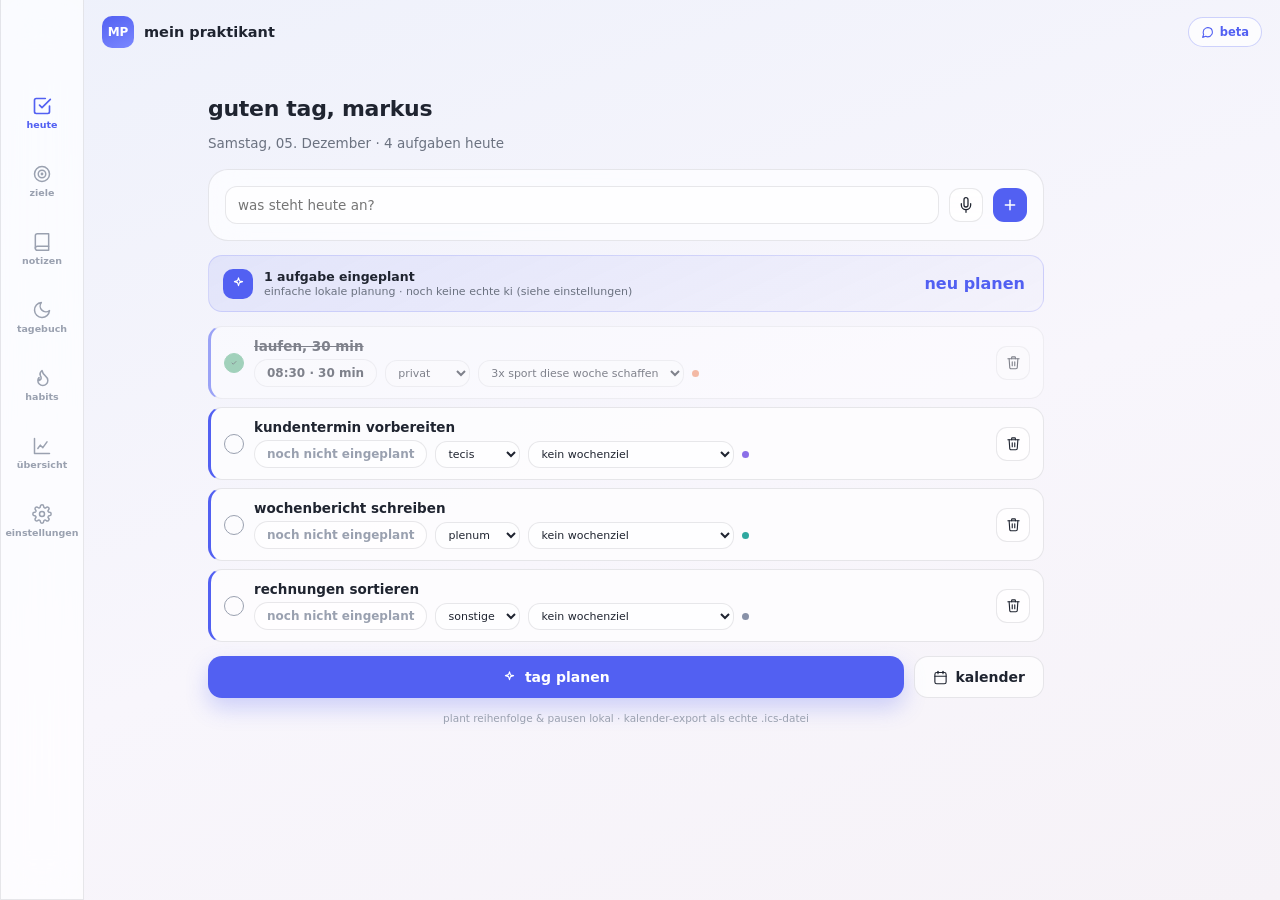
==== app/index.html @ 06aece80 "feat: erster lauffähiger stand — web-prototyp + native swift-startpunkt (v0.2.0) setzt den mvp-scope" ====
<!doctype html>
<html lang="de">
<head>
<meta charset="utf-8">
<meta name="viewport" content="width=device-width, initial-scale=1">
<title>mein praktikant</title>
<link rel="icon" href="data:image/svg+xml,%3Csvg xmlns='http://www.w3.org/2000/svg' viewBox='0 0 24 24'%3E%3Crect width='24' height='24' rx='6' fill='%235260f2'/%3E%3Ctext x='12' y='16' font-size='11' font-family='sans-serif' font-weight='700' fill='white' text-anchor='middle'%3EMP%3C/text%3E%3C/svg%3E">
<link rel="stylesheet" href="styles.css">
</head>
<body>
<div id="app">

  <nav class="tabbar" id="tabbar">
    <button data-view="today" title="heute">
      <svg viewBox="0 0 24 24" fill="none" stroke="currentColor" stroke-width="2" stroke-linecap="round" stroke-linejoin="round"><path d="M9 11l3 3L22 4"></path><path d="M21 12v7a2 2 0 0 1-2 2H5a2 2 0 0 1-2-2V5a2 2 0 0 1 2-2h11"></path></svg>
      <span>heute</span>
    </button>
    <button data-view="goals" title="ziele">
      <svg viewBox="0 0 24 24" fill="none" stroke="currentColor" stroke-width="1.8" stroke-linecap="round" stroke-linejoin="round"><circle cx="12" cy="12" r="9"></circle><circle cx="12" cy="12" r="4.5"></circle><circle cx="12" cy="12" r="0.8" fill="currentColor"></circle></svg>
      <span>ziele</span>
    </button>
    <button data-view="notes" title="notizen">
      <svg viewBox="0 0 24 24" fill="none" stroke="currentColor" stroke-width="1.8" stroke-linecap="round" stroke-linejoin="round"><path d="M4 19.5A2.5 2.5 0 0 1 6.5 17H20"></path><path d="M6.5 2H20v20H6.5A2.5 2.5 0 0 1 4 19.5v-15A2.5 2.5 0 0 1 6.5 2z"></path></svg>
      <span>notizen</span>
    </button>
    <button data-view="journal" title="tagebuch">
      <svg viewBox="0 0 24 24" fill="none" stroke="currentColor" stroke-width="1.8" stroke-linecap="round" stroke-linejoin="round"><path d="M21 12.8A9 9 0 1 1 11.2 3a7 7 0 0 0 9.8 9.8z"></path></svg>
      <span>tagebuch</span>
    </button>
    <button data-view="habits" title="habits">
      <svg viewBox="0 0 24 24" fill="none" stroke="currentColor" stroke-width="1.8" stroke-linecap="round" stroke-linejoin="round"><path d="M8.5 14.5A2.5 2.5 0 0 0 11 12c0-1.38-.5-2-1-3-1.072-2.143-.224-4.054 2-6 .5 2.5 2 4.9 4 6.5 2 1.6 3 3.5 3 5.5a6 6 0 1 1-12 0c0-1 .224-2.5 1.5-3.5-.7 1.5-.5 2.5 0 3.5z"></path></svg>
      <span>habits</span>
    </button>
    <button data-view="overview" title="übersicht">
      <svg viewBox="0 0 24 24" fill="none" stroke="currentColor" stroke-width="1.8" stroke-linecap="round" stroke-linejoin="round"><path d="M3 3v18h18"></path><path d="M7 15l3-4 3 3 5-7"></path></svg>
      <span>übersicht</span>
    </button>
    <button data-view="settings" title="einstellungen">
      <svg viewBox="0 0 24 24" fill="none" stroke="currentColor" stroke-width="1.8" stroke-linecap="round" stroke-linejoin="round"><circle cx="12" cy="12" r="3"></circle><path d="M19.4 15a1.7 1.7 0 0 0 .34 1.87l.06.06a2 2 0 1 1-2.83 2.83l-.06-.06a1.7 1.7 0 0 0-1.87-.34 1.7 1.7 0 0 0-1.03 1.56V21a2 2 0 0 1-4 0v-.09A1.7 1.7 0 0 0 9 19.35a1.7 1.7 0 0 0-1.87.34l-.06.06a2 2 0 1 1-2.83-2.83l.06-.06a1.7 1.7 0 0 0 .34-1.87 1.7 1.7 0 0 0-1.56-1.03H3a2 2 0 0 1 0-4h.09A1.7 1.7 0 0 0 4.65 9a1.7 1.7 0 0 0-.34-1.87l-.06-.06a2 2 0 1 1 2.83-2.83l.06.06A1.7 1.7 0 0 0 9 4.65a1.7 1.7 0 0 0 1.03-1.56V3a2 2 0 0 1 4 0v.09A1.7 1.7 0 0 0 15 4.65a1.7 1.7 0 0 0 1.87-.34l.06-.06a2 2 0 1 1 2.83 2.83l-.06.06A1.7 1.7 0 0 0 19.35 9a1.7 1.7 0 0 0 1.56 1.03H21a2 2 0 0 1 0 4h-.09a1.7 1.7 0 0 0-1.51 1.06z"></path></svg>
      <span>einstellungen</span>
    </button>
  </nav>

  <div style="flex:1; min-width:0;">
    <div class="topbar">
      <div class="brand"><span class="brand-mark">MP</span> mein praktikant</div>
      <button class="beta-pill" id="feedback-shortcut">
        <svg width="13" height="13" viewBox="0 0 24 24" fill="none" stroke="currentColor" stroke-width="2" stroke-linecap="round" stroke-linejoin="round"><path d="M21 11.5a8.38 8.38 0 0 1-.9 3.8 8.5 8.5 0 0 1-7.6 4.7 8.38 8.38 0 0 1-3.8-.9L3 21l1.9-5.7a8.38 8.38 0 0 1-.9-3.8 8.5 8.5 0 0 1 4.7-7.6 8.38 8.38 0 0 1 3.8-.9h.5a8.48 8.48 0 0 1 8 8v.5z"></path></svg>
        beta
      </button>
    </div>

    <main>
      <section id="view-today" class="view"></section>
      <section id="view-goals" class="view hidden"></section>
      <section id="view-notes" class="view hidden"></section>
      <section id="view-journal" class="view hidden"></section>
      <section id="view-habits" class="view hidden"></section>
      <section id="view-overview" class="view hidden"></section>
      <section id="view-settings" class="view hidden"></section>
    </main>
  </div>

</div>

<div id="modal-root"></div>
<div id="toast-root"></div>

<script type="module" src="js/main.js"></script>
</body>
</html>
---- app/styles.css ----
/* styles.css — "liquid glass" designsystem, siehe ui_guidelines.md im repo-root */

:root {
  --bg-1: #eef1fb;
  --bg-2: #f8f6fc;
  --glass: rgba(255, 255, 255, 0.70);
  --glass-strong: rgba(255, 255, 255, 0.88);
  --border: rgba(31, 36, 48, 0.10);
  --text: #1f2430;
  --text-soft: #6b7280;
  --text-faint: #9aa1b0;
  --accent: #5260f2;
  --accent-soft: rgba(82, 96, 242, 0.12);
  --success: #5fb587;
  --warn: #f2b84b;
  --warn-soft: rgba(242, 184, 75, 0.18);
  --danger-text: #a2492f;
  --radius-l: 20px;
  --radius-m: 14px;
  --radius-s: 10px;
  --nav-w: 84px;
}

* { box-sizing: border-box; }

html, body {
  margin: 0;
  height: 100%;
  font-family: -apple-system, "SF Pro Text", system-ui, "Segoe UI", Roboto, sans-serif;
  color: var(--text);
  background: linear-gradient(160deg, var(--bg-1), var(--bg-2) 55%, #f6f2f7);
  background-attachment: fixed;
}

button, input, select, textarea { font: inherit; color: inherit; }

.hidden { display: none !important; }

a { color: var(--accent); }

/* ---------- layout ---------- */

#app {
  min-height: 100vh;
  display: flex;
  flex-direction: column;
}

.topbar {
  display: flex;
  align-items: center;
  justify-content: space-between;
  padding: 16px 18px;
  gap: 12px;
}

.brand {
  display: flex;
  align-items: center;
  gap: 10px;
  font-weight: 700;
  font-size: 14.5px;
}

.brand-mark {
  width: 32px;
  height: 32px;
  border-radius: 10px;
  background: linear-gradient(155deg, var(--accent), #7b88ff);
  color: #fff;
  display: flex;
  align-items: center;
  justify-content: center;
  font-size: 12px;
  font-weight: 800;
  flex-shrink: 0;
}

.beta-pill {
  display: inline-flex;
  align-items: center;
  gap: 6px;
  padding: 7px 12px;
  border-radius: 999px;
  font-size: 11.5px;
  font-weight: 700;
  color: var(--accent);
  background: var(--glass);
  border: 1px solid rgba(82, 96, 242, 0.28);
  backdrop-filter: blur(14px);
  cursor: pointer;
}

main {
  flex: 1;
  padding: 4px 18px 100px 18px;
  max-width: 640px;
  width: 100%;
  margin: 0 auto;
}

.view { display: flex; flex-direction: column; gap: 14px; }

.view h1 {
  font-size: 22px;
  font-weight: 700;
  letter-spacing: -0.3px;
  margin: 6px 0 0 0;
}
.view .subtitle { font-size: 13.5px; color: var(--text-soft); margin: 0 0 4px 0; }

/* bottom nav (mobile) / sidebar (desktop, see media query) */
nav.tabbar {
  position: fixed;
  left: 14px;
  right: 14px;
  bottom: 16px;
  height: 64px;
  border-radius: 22px;
  background: var(--glass-strong);
  backdrop-filter: blur(20px) saturate(160%);
  border: 1px solid var(--border);
  display: flex;
  align-items: center;
  justify-content: space-around;
  z-index: 20;
}
nav.tabbar button {
  background: none;
  border: none;
  display: flex;
  flex-direction: column;
  align-items: center;
  gap: 3px;
  color: var(--text-faint);
  cursor: pointer;
  padding: 6px 8px;
}
nav.tabbar button svg { width: 20px; height: 20px; }
nav.tabbar button span { font-size: 9.5px; font-weight: 600; }
nav.tabbar button.active { color: var(--accent); }
nav.tabbar button.active span { font-weight: 700; }

/* ---------- components ---------- */

.card {
  background: var(--glass);
  backdrop-filter: blur(18px) saturate(160%);
  -webkit-backdrop-filter: blur(18px) saturate(160%);
  border: 1px solid var(--border);
  border-radius: var(--radius-l);
  padding: 16px;
}

.stat-grid { display: grid; grid-template-columns: 1fr 1fr; gap: 10px; }
.stat-tile { background: var(--glass); border: 1px solid var(--border); border-radius: var(--radius-m); padding: 14px; backdrop-filter: blur(16px); }
.stat-tile .num { font-size: 22px; font-weight: 800; }
.stat-tile .label { font-size: 11px; color: var(--text-soft); margin-top: 2px; }

.section-label {
  font-size: 11px;
  font-weight: 700;
  color: var(--text-faint);
  text-transform: uppercase;
  letter-spacing: 0.5px;
}

.btn {
  display: inline-flex;
  align-items: center;
  justify-content: center;
  gap: 8px;
  border-radius: 14px;
  padding: 12px 18px;
  font-size: 14px;
  font-weight: 700;
  border: none;
  cursor: pointer;
}
.btn-primary { background: var(--accent); color: #fff; box-shadow: 0 10px 22px rgba(82, 96, 242, 0.26); }
.btn-primary:disabled { opacity: 0.5; cursor: default; box-shadow: none; }
.btn-secondary { background: var(--glass); border: 1px solid var(--border); color: var(--text); }
.btn-ghost { background: transparent; border: none; color: var(--accent); font-weight: 700; padding: 6px 4px; }
.btn-danger { background: transparent; border: none; color: var(--danger-text); font-weight: 600; }
.btn-icon { width: 34px; height: 34px; border-radius: 11px; display: inline-flex; align-items: center; justify-content: center; background: var(--glass); border: 1px solid var(--border); cursor: pointer; flex-shrink: 0; }
.btn-block { width: 100%; }

input[type="text"], input[type="number"], input[type="date"], input[type="time"], input[type="email"], select, textarea {
  background: rgba(255, 255, 255, 0.6);
  border: 1px solid var(--border);
  border-radius: 12px;
  padding: 10px 12px;
  font-size: 13.5px;
  width: 100%;
}
textarea { resize: vertical; min-height: 64px; font-family: inherit; }
label.field { display: flex; flex-direction: column; gap: 5px; font-size: 12px; font-weight: 600; color: var(--text-soft); }

.pill { display: inline-flex; align-items: center; gap: 6px; padding: 6px 12px; border-radius: 999px; font-size: 12px; font-weight: 600; white-space: nowrap; }
.pill-neutral { background: var(--glass); border: 1px solid var(--border); color: var(--text); }
.pill-active { background: var(--text); color: #fff; }
.dot { width: 7px; height: 7px; border-radius: 50%; display: inline-block; flex-shrink: 0; }

.chip-row { display: flex; gap: 8px; overflow-x: auto; padding-bottom: 2px; }

.progress-track { height: 6px; border-radius: 99px; background: var(--border); overflow: hidden; }
.progress-fill { height: 100%; background: var(--accent); }

.list { display: flex; flex-direction: column; gap: 8px; }

.task-row { display: flex; align-items: center; gap: 10px; background: var(--glass); border: 1px solid var(--border); border-radius: var(--radius-m); padding: 11px 13px; border-left: 3px solid var(--accent); }
.task-row.done { opacity: 0.55; }
.task-row.done .task-title { text-decoration: line-through; }
.task-check { width: 20px; height: 20px; border-radius: 50%; border: 1.6px solid var(--text-faint); flex-shrink: 0; cursor: pointer; display: flex; align-items: center; justify-content: center; background: transparent; }
.task-row.done .task-check { background: var(--success); border-color: var(--success); }
.task-title { font-size: 13.5px; font-weight: 600; flex: 1; }
.task-meta { display: flex; align-items: center; gap: 8px; margin-top: 5px; flex-wrap: wrap; }
.task-meta-row { flex: 1; min-width: 0; }

.warn-banner { background: var(--warn-soft); color: #8a5a17; border-radius: var(--radius-m); padding: 10px 13px; font-size: 12px; font-weight: 600; }

.empty-hint { color: var(--text-faint); font-size: 12.5px; text-align: center; padding: 18px 10px; }

/* ki-planungs-leiste */
.ai-banner {
  border-radius: var(--radius-m);
  padding: 12px 14px;
  display: flex;
  align-items: center;
  gap: 11px;
  background: linear-gradient(155deg, rgba(82, 96, 242, 0.10), rgba(82, 96, 242, 0.02));
  border: 1px solid rgba(82, 96, 242, 0.18);
}
.ai-banner .icon { width: 30px; height: 30px; border-radius: 10px; background: var(--accent); display: flex; align-items: center; justify-content: center; flex-shrink: 0; color: #fff; }
.ai-banner .body { flex: 1; }
.ai-banner .title { font-size: 12.5px; font-weight: 700; }
.ai-banner .meta { font-size: 11px; color: var(--text-soft); margin-top: 1px; }
.ai-note { font-size: 10.5px; color: var(--text-faint); text-align: center; }

/* diktier-karte / evening tone */
.warm-card {
  border-radius: var(--radius-l);
  padding: 18px;
  background: linear-gradient(155deg, rgba(224, 150, 79, 0.16), rgba(224, 150, 79, 0.04));
  border: 1px solid rgba(224, 150, 79, 0.26);
}
.warm-btn {
  width: 48px; height: 48px; border-radius: 16px;
  background: #e0964f; color: #fff;
  display: flex; align-items: center; justify-content: center; flex-shrink: 0;
  box-shadow: 0 8px 18px rgba(224, 150, 79, 0.35);
  border: none; cursor: pointer;
}
.warm-btn svg { width: 21px; height: 21px; }
.ai-banner .icon svg { width: 15px; height: 15px; }
.coach-card {
  border-radius: var(--radius-l);
  padding: 17px;
  background: linear-gradient(155deg, rgba(224, 150, 79, 0.18), rgba(224, 150, 79, 0.05));
  border: 1px solid rgba(224, 150, 79, 0.26);
}

/* ziele-baum */
.goal-row { display: flex; align-items: center; gap: 12px; background: var(--glass); border: 1px solid var(--border); border-radius: var(--radius-m); padding: 12px 14px; }
.goal-row .info { flex: 1; min-width: 0; }
.goal-row .title { font-size: 13.5px; font-weight: 700; }
.goal-row .meta { font-size: 11px; color: var(--text-faint); margin-top: 2px; }

.toggle { width: 38px; height: 22px; border-radius: 99px; position: relative; border: none; cursor: pointer; flex-shrink: 0; }
.toggle.on { background: var(--accent); }
.toggle.off { background: var(--border); }
.toggle .knob { position: absolute; top: 2px; width: 18px; height: 18px; border-radius: 50%; background: #fff; box-shadow: 0 1px 3px rgba(0,0,0,0.2); transition: left .15s; }
.toggle.on .knob { left: 18px; }
.toggle.off .knob { left: 2px; }

.settings-row { display: flex; align-items: center; justify-content: space-between; padding: 10px 0; border-top: 1px solid var(--border); gap: 12px; }
.settings-row:first-child { border-top: none; }
.settings-row .label { font-size: 12.5px; font-weight: 600; }
.settings-row .sub { font-size: 10.5px; color: var(--text-faint); margin-top: 1px; }
.stepper { display: flex; align-items: center; gap: 9px; }
.stepper button { width: 26px; height: 26px; border-radius: 8px; background: var(--border); border: none; font-size: 14px; cursor: pointer; }
.stepper .val { font-weight: 700; width: 16px; text-align: center; }

.modal-backdrop {
  position: fixed; inset: 0; background: rgba(20, 22, 32, 0.32);
  display: flex; align-items: flex-end; justify-content: center; z-index: 50;
}
.modal {
  background: var(--glass-strong); backdrop-filter: blur(24px) saturate(160%);
  border: 1px solid var(--border);
  border-radius: 24px 24px 0 0;
  padding: 20px; width: 100%; max-width: 480px;
  display: flex; flex-direction: column; gap: 12px;
  max-height: 86vh; overflow-y: auto;
}
.modal h2 { margin: 0; font-size: 17px; }
.modal-close { position: absolute; top: 14px; right: 14px; }

.toast {
  position: fixed; bottom: 96px; left: 50%; transform: translateX(-50%);
  background: var(--text); color: #fff; padding: 10px 18px; border-radius: 999px;
  font-size: 12.5px; font-weight: 600; z-index: 60; box-shadow: 0 8px 20px rgba(0,0,0,0.2);
}

/* ---------- desktop layout ---------- */
@media (min-width: 900px) {
  #app { flex-direction: row; }
  nav.tabbar {
    position: sticky; top: 0; left: 0; bottom: auto;
    width: var(--nav-w); height: 100vh; border-radius: 0;
    flex-direction: column; justify-content: flex-start; gap: 22px; padding-top: 90px;
    border-right: 1px solid var(--border); border-top: none;
    background: var(--glass);
  }
  .topbar { position: fixed; top: 0; left: var(--nav-w); right: 0; z-index: 21; }
  main { max-width: 1000px; padding: 90px 40px 60px calc(var(--nav-w) + 40px); margin: 0; }
  .stat-grid { grid-template-columns: repeat(4, 1fr); }
}
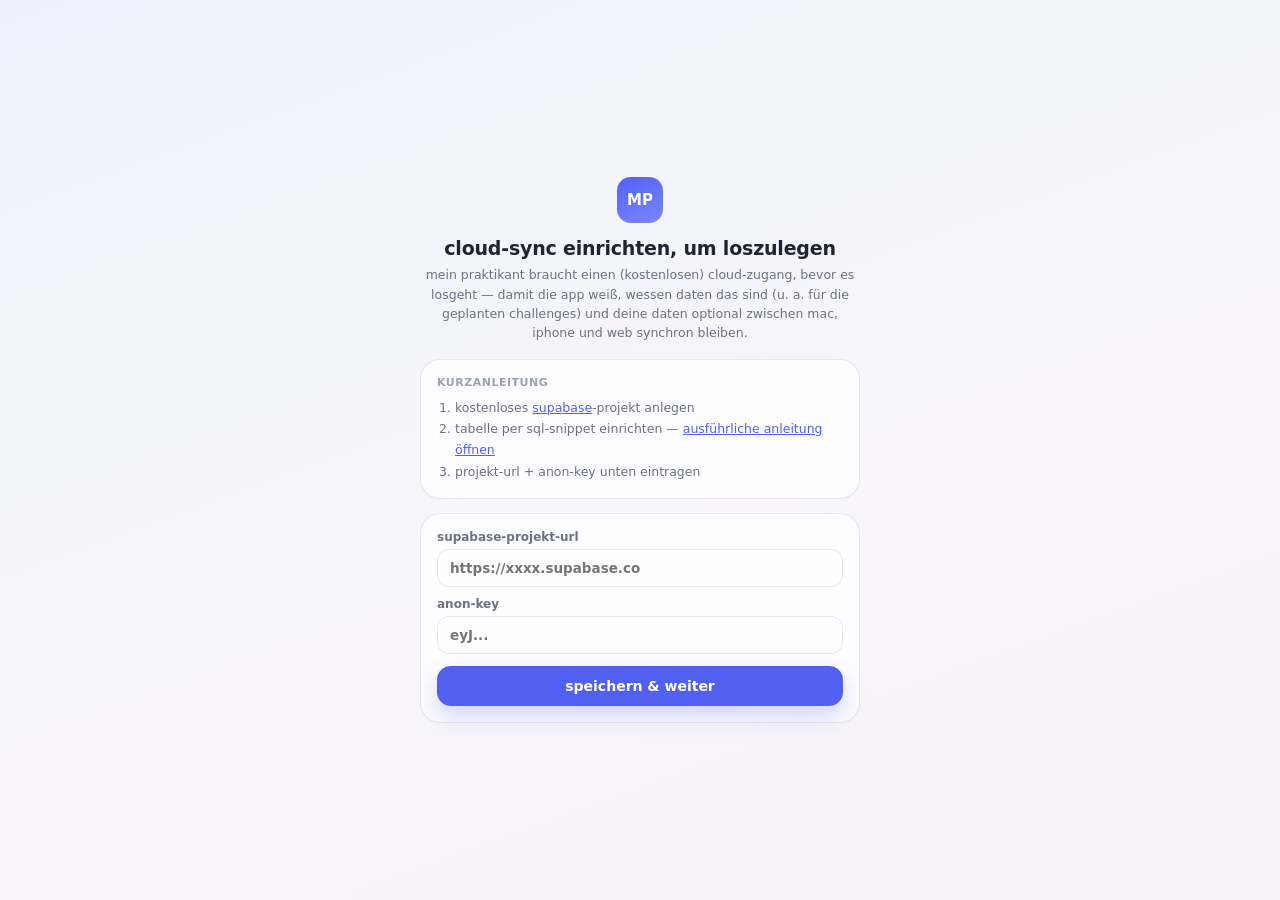
==== commit bb72425f: "feat: login-gate (passwortlos) + onboarding app öffnet sich jetzt nur noch nach einem einmaligen, ge" ====
--- a/app/index.html
+++ b/app/index.html
@@ -6,9 +6,15 @@
 <title>mein praktikant</title>
 <link rel="icon" href="data:image/svg+xml,%3Csvg xmlns='http://www.w3.org/2000/svg' viewBox='0 0 24 24'%3E%3Crect width='24' height='24' rx='6' fill='%235260f2'/%3E%3Ctext x='12' y='16' font-size='11' font-family='sans-serif' font-weight='700' fill='white' text-anchor='middle'%3EMP%3C/text%3E%3C/svg%3E">
 <link rel="stylesheet" href="styles.css">
+<link rel="manifest" href="manifest.json">
+<link rel="apple-touch-icon" href="icons/apple-touch-icon.png">
+<meta name="apple-mobile-web-app-capable" content="yes">
+<meta name="apple-mobile-web-app-status-bar-style" content="default">
+<meta name="apple-mobile-web-app-title" content="praktikant">
+<meta name="theme-color" content="#5260f2">
 </head>
 <body>
-<div id="app">
+<div id="app" class="hidden">
 
   <nav class="tabbar" id="tabbar">
     <button data-view="today" title="heute">
@@ -63,9 +69,17 @@
 
 </div>
 
+<div id="gate-root" class="hidden"></div>
 <div id="modal-root"></div>
 <div id="toast-root"></div>
 
 <script type="module" src="js/main.js"></script>
+<script>
+  if ("serviceWorker" in navigator) {
+    window.addEventListener("load", () => {
+      navigator.serviceWorker.register("sw.js").catch((e) => console.warn("sw-registrierung fehlgeschlagen", e));
+    });
+  }
+</script>
 </body>
 </html>
--- a/app/styles.css
+++ b/app/styles.css
@@ -298,9 +298,88 @@
 
 .toast {
   position: fixed; bottom: 96px; left: 50%; transform: translateX(-50%);
-  background: var(--text); color: #fff; padding: 10px 18px; border-radius: 999px;
+  background: var(--text); color: #fff; padding: 9px 10px 9px 18px; border-radius: 999px;
   font-size: 12.5px; font-weight: 600; z-index: 60; box-shadow: 0 8px 20px rgba(0,0,0,0.2);
-}
+  display: flex; align-items: center; gap: 8px; max-width: calc(100vw - 32px);
+}
+.toast-msg { white-space: nowrap; overflow: hidden; text-overflow: ellipsis; }
+.toast-action {
+  background: rgba(255,255,255,0.18); color: #fff; border: none; border-radius: 999px;
+  padding: 6px 13px; font-size: 12px; font-weight: 700; cursor: pointer; white-space: nowrap; flex-shrink: 0;
+}
+.toast-action:hover { background: rgba(255,255,255,0.3); }
+.toast-close {
+  background: transparent; color: rgba(255,255,255,0.6); border: none; cursor: pointer;
+  font-size: 16px; line-height: 1; flex-shrink: 0;
+  width: 26px; height: 26px; margin: -3px -2px -3px 0;
+  display: inline-flex; align-items: center; justify-content: center;
+  /* mind. 24x24px tap-ziel (WCAG 2.5.8 / adhs-prinzip "keine feinmotorik-fallen",
+     siehe ui_guidelines.md §1.4) statt der reinen glyphen-größe */
+}
+.toast-close:hover { color: #fff; }
+
+/* "heute alles erledigt"-bestätigung */
+.done-banner {
+  border-radius: var(--radius-m);
+  padding: 14px 16px;
+  display: flex;
+  align-items: center;
+  gap: 11px;
+  background: linear-gradient(155deg, rgba(95, 181, 135, 0.14), rgba(95, 181, 135, 0.03));
+  border: 1px solid rgba(95, 181, 135, 0.28);
+  text-align: left;
+}
+.done-banner .icon { width: 30px; height: 30px; border-radius: 10px; background: var(--success); display: flex; align-items: center; justify-content: center; flex-shrink: 0; color: #fff; }
+.done-banner .icon svg { width: 15px; height: 15px; }
+.done-banner .body { flex: 1; }
+.done-banner .title { font-size: 13px; font-weight: 700; }
+.done-banner .meta { font-size: 11px; color: var(--text-soft); margin-top: 1px; }
+
+/* ---------- login/setup/onboarding gate (auth-gate.js, onboarding.js) ---------- */
+#gate-root {
+  min-height: 100vh;
+  display: flex;
+  align-items: center;
+  justify-content: center;
+  padding: 28px 16px;
+}
+.gate-wrap {
+  width: 100%;
+  max-width: 440px;
+  display: flex;
+  flex-direction: column;
+  gap: 14px;
+}
+.gate-header { text-align: center; margin-bottom: 2px; }
+.gate-header .mark {
+  width: 46px; height: 46px; border-radius: 14px;
+  background: linear-gradient(155deg, var(--accent), #7b88ff); color: #fff;
+  display: flex; align-items: center; justify-content: center;
+  font-weight: 800; font-size: 15px; margin: 0 auto 14px;
+}
+.gate-header h1 { font-size: 19px; margin: 0 0 6px; letter-spacing: -0.2px; }
+.gate-header p { font-size: 12.5px; color: var(--text-soft); margin: 0; line-height: 1.55; }
+.gate-steps { display: flex; justify-content: center; gap: 6px; margin-bottom: 2px; }
+.gate-steps .dot { width: 7px; height: 7px; border-radius: 50%; background: var(--border); }
+.gate-steps .dot.active { background: var(--accent); }
+.gate-skip {
+  text-align: center; font-size: 12px; color: var(--text-faint); font-weight: 600;
+  cursor: pointer; text-decoration: underline; background: none; border: none; padding: 6px;
+}
+.gate-skip:hover { color: var(--text-soft); }
+
+.onboarding-area-row { display: flex; align-items: center; gap: 9px; padding: 7px 0; border-top: 1px solid var(--border); }
+.onboarding-area-row:first-child { border-top: none; }
+.onboarding-area-row .dot { width: 9px; height: 9px; flex-shrink: 0; }
+.onboarding-area-row input[type="text"] { flex: 1; }
+
+.avatar-grid { display: grid; grid-template-columns: repeat(4, 1fr); gap: 10px; }
+.avatar-pick {
+  border: 2px solid transparent; border-radius: 16px; padding: 3px; background: transparent;
+  cursor: pointer; display: flex; align-items: center; justify-content: center; line-height: 0;
+}
+.avatar-pick svg { width: 100%; height: auto; }
+.avatar-pick.selected { border-color: var(--accent); }
 
 /* ---------- desktop layout ---------- */
 @media (min-width: 900px) {
@@ -315,4 +394,8 @@
   .topbar { position: fixed; top: 0; left: var(--nav-w); right: 0; z-index: 21; }
   main { max-width: 1000px; padding: 90px 40px 60px calc(var(--nav-w) + 40px); margin: 0; }
   .stat-grid { grid-template-columns: repeat(4, 1fr); }
-}
+  /* auf dem desktop gibt es keine bottom-tabbar mehr, die der toast (bottom: 96px)
+     umgehen müsste — dort ragt er sonst bei kurzen listen in die letzte aufgabenzeile
+     (siehe tester-adhs-befund). tiefer setzen, da unten nichts mehr im weg ist. */
+  .toast { bottom: 28px; }
+}
